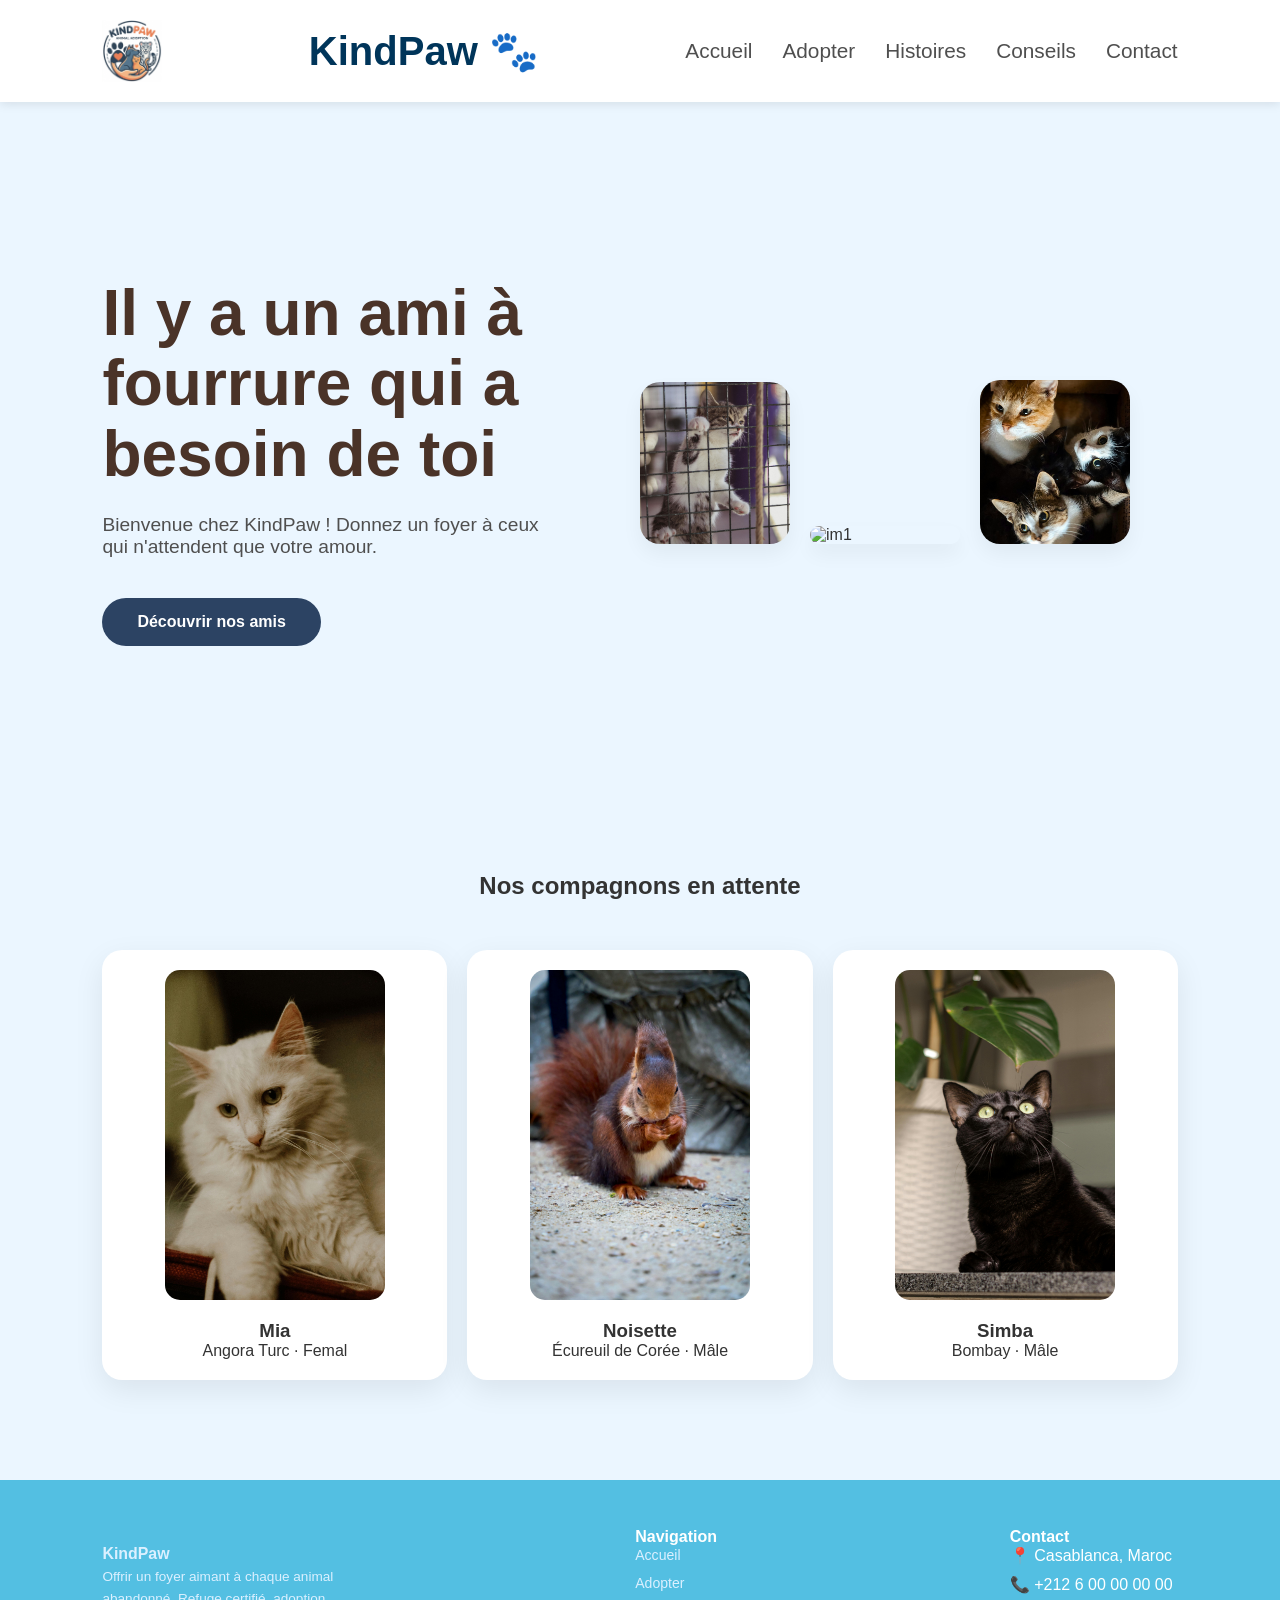
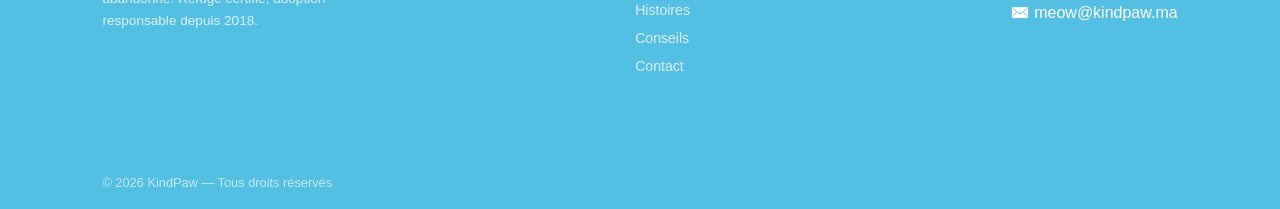
==== index.html @ c0e9c9de "setting The structure of the remaining pages and linking them to css file." ====
<!DOCTYPE html>
<html>
<head>
    <meta charset="UTF-8">
    <title>KindPaw - Adoption d'animaux</title>
    <link rel="stylesheet" href="CSS/style.css">
</head>
<body>

    <header>
        <img src= "logo1.png" alt="logo" >
        <h1 >KindPaw 🐾</h1>
        <nav>
            <ul type="" >
                <li><a href="index.html">Accueil</a></li>
                <li><a href="HTML/adoption.html">Adopter</a></li>
                <li><a href="HTML/success.html">Histoires</a></li>
                <li><a href="HTML/conseils.html">Conseils</a></li>
                <li><a href="HTML/contact.html">Contact</a></li>
            </ul>
        </nav>
    </header>

    <main>
        <!--Bienvenu du Page -->
        <section class="hero">
            <div class="first-text">
                <h2>Il y a un ami à fourrure qui a besoin de toi </h2>
                <p>Bienvenue chez KindPaw ! Donnez un foyer à ceux qui n'attendent que votre amour.</p>
                <a href="adoption.html" class="btn-main">Découvrir nos amis</a>
            </div>
        <!--les images -->
            <div class="images-hero">
                <img src= "HTML/img-hero/i1.jpg" alt="im1" >
                <img src= "HTML/img-hero/i2.jpg" alt="im1" >
                <img src= "HTML/img-hero/i3.jpg" alt="im1" >
            </div>
            
        </section>
        <div class="divider"></div>
        <!--Cartes des annimaux-->
        <section class="Cartes">
            <h2>Nos compagnons en attente</h2>
            <div class="pet-card">
                <img class="pet-image" src= "HTML/pets/pet1.jpg" alt="im1" width="15%">
                <div class="pet-info">
                    <h3 class="pet-name">Mia</h3>
                    <p class="pet-breed">Angora Turc &middot; Femal</p>
                </div>
            </div>
            <div class="pet-card">
                <img class="pet-image" src="HTML/pets/pet2.jpg" alt="Oscar" width="15%">
                <div class="pet-info">
                    <h3 class="pet-name">Noisette</h3>
                    <p class="pet-breed">Écureuil de Corée &middot; Mâle</p>
                </div>
            </div>
            <div class="pet-card">
                <img class="pet-image" src= "HTML/pets/pet3.jpg" alt="im1" width="15%">
                <div class="pet-info">
                    <h3 class="pet-name">Simba</h3>
                    <p class="pet-breed">Bombay &middot; Mâle</p>
                </div>
            </div>
        </section>
    </main>

    <script src="js/script.js"></script>
</body>
<footer>
        <div class="footer-top">
            <div class="footer-brand-desc">
                <p >
                    <h3><b>KindPaw</b></h3>
                    Offrir un foyer aimant à chaque animal abandonné.
                    Refuge certifié, adoption responsable depuis 2018.
                </p>
            </div>
            
            <div class="footer-links-group">
                <h4>Navigation</h4>
                <ul>
                    <li><a href="index.html">Accueil</a></li>
                    <li><a href="adoption.html">Adopter</a></li>
                    <li><a href="success.html">Histoires</a></li>
                    <li><a href="conseils.html">Conseils</a></li>
                    <li><a href="contact.html">Contact</a></li>
                </ul>
            </div>
            <div class="footer-links-group">
                <h4>Contact</h4>
                <ul>
                    <li>📍 Casablanca, Maroc</li>
                    <li>📞 +212 6 00 00 00 00</li>
                    <li>✉️ meow@kindpaw.ma</li>
                </ul>
            </div>
        </div>
        <div class="footer-bottom">
            <p>&copy; 2026 KindPaw — Tous droits réservés</p>
        </div>
</footer>
</html>
---- CSS/style.css ----
/* =============GLOBALE STYLES (HEADER-FOOTER)============= */

/* Paramètres Globaux */
* {
    margin: 0;
    padding: 0;
    box-sizing: border-box;
    font-family: 'Segoe UI', Roboto, sans-serif;
}

body {
    background-color: #ebf6ff; /* Couleur de fond beige clair */
    color: #333333; /* Couleur du texte principale */
}

/*Style de l'En-tête (Navigation) */
header {
    display: flex;
    justify-content: space-between;
    align-items: center;
    padding: 20px 8%;
    background-color: white;
    box-shadow: 0 2px 10px rgba(0,0,0,0.1);
    flex-wrap: wrap;
}
header img {
    width: 60px;
    height: auto;
}
header h1 {
    font-size: 2.5rem;
    color: #00355a;
}

nav ul {
    display: flex;
    list-style: none;
    gap: 30px;
    flex-wrap: wrap;
}

nav ul li a {
    text-decoration: none;
    color: #4F4F4F;
    font-weight: 500;
    font-size: 1.3rem
}
header nav ul li a:hover {
    color: #00567e;}



/* Pied de Page (Footer) */
footer {
    background: #53bfe2;
    color: white;
    margin-top: 50px;
    display: block;
    
}

.footer-top {
    display: flex;
    justify-content: space-between;
    align-items: flex-start;
    flex-wrap: wrap;
    gap: 40px;
    margin-bottom: 40px;
    padding: 3rem 8% 2rem;

}
.footer-brand-desc {
    font-size: 0.85rem;
    color: #dbf0ff;
    margin-top: 0.8rem;
    line-height: 1.6;
    max-width: 240px;
}

footer ul {
    list-style: none;
    flex-direction: row;

}

footer ul li {
    margin-bottom: 0.6rem;
}

footer a {
    color: #dbf0ff;
    text-decoration: none;
    font-size: 0.88rem;
    transition: color 0.2s;
}

footer a:hover {
    color: white;
}
.footer-bottom {
    display: flex;
    justify-content: space-between;
    align-items: center;
    padding: 1.2rem 8%;
    font-size: 0.8rem;
    color: rgba(255, 255, 255, 0.65);
    flex-wrap: wrap;
    gap: 0.5rem;
}


/* =============HOME PAGE STYLES (hero-cardes)============= */
/* Section Hero (Mise en page Flexbox) */
.hero {
    display: flex;
    align-items: center;
    justify-content: space-between;
    padding: 80px 8%;
    min-height: 80vh;
    flex-wrap: wrap;
}

.first-text {
     flex: 1 1 300px;
}

.first-text h2 {
    font-size: 4rem;
    line-height: 1.1;
    margin-bottom: 25px;
    color: #4a3328;
}

.first-text p {
    font-size: 1.2rem;
    margin-bottom: 40px;
    color: #4F4F4F;
    max-width: 450px;
}

/* Style du Bouton d'Action */
.btn-main {
    background-color: #2c4363;
    color: white;
    padding: 15px 35px;
    border-radius: 50px;
    text-decoration: none;
    font-weight: bold;
    display: inline-block;
}
.btn-main:hover {
    background: rgb(51, 88, 136);
    
}

/* 4. Section des Images Hero (Alignement à droite) */
.images-hero {
    flex: 1 1 300px;
    display: flex;
    flex-direction: row;
    align-items: flex-end; /* Aligne les images vers la droite */
    gap: 20px;
}

.images-hero img {
    width: 100%;
    max-width: 150px;
    height: auto;
    border-radius: 20px;
    box-shadow: 0 10px 20px rgba(0,0,0,0.05);
    transition: 0.3s ease-in-out;
}

.images-hero img:hover {
    transform: translateX(-10px); /* Effet de mouvement au survol */
}

/*Cartes des Animaux (Section Adoption) */
.Cartes {
    padding: 50px 8%;
    display: flex;
    flex-direction: row;
    gap: 20px;
    justify-content: center;
    flex-wrap: wrap; /* Permet aux cartes de passer à la ligne suivante */
}
.Cartes h2 {
    width: 100%; 
    text-align: center; 
    margin-bottom: 30px;
}
.pet-card {
    background: white;
    display: flex;
    flex-direction: column;
    align-items: center;
    padding: 20px;
    border-radius: 20px;
    gap: 20px;
    width: auto;
    max-width: 400px;
    flex: 1 1 250px;
    box-shadow: 0 10px 30px rgba(0,0,0,0.08);
    transition: 0.3s;
    text-align: center;

}

.pet-image {
    border-radius: 15px;
    width: 100%;
    max-width: 220px;
}
.pet-card:hover {
    transform: translateY(-10px); /* Petit effet de lévitation au survol */
    background: rgb(186, 216, 255);
    
}
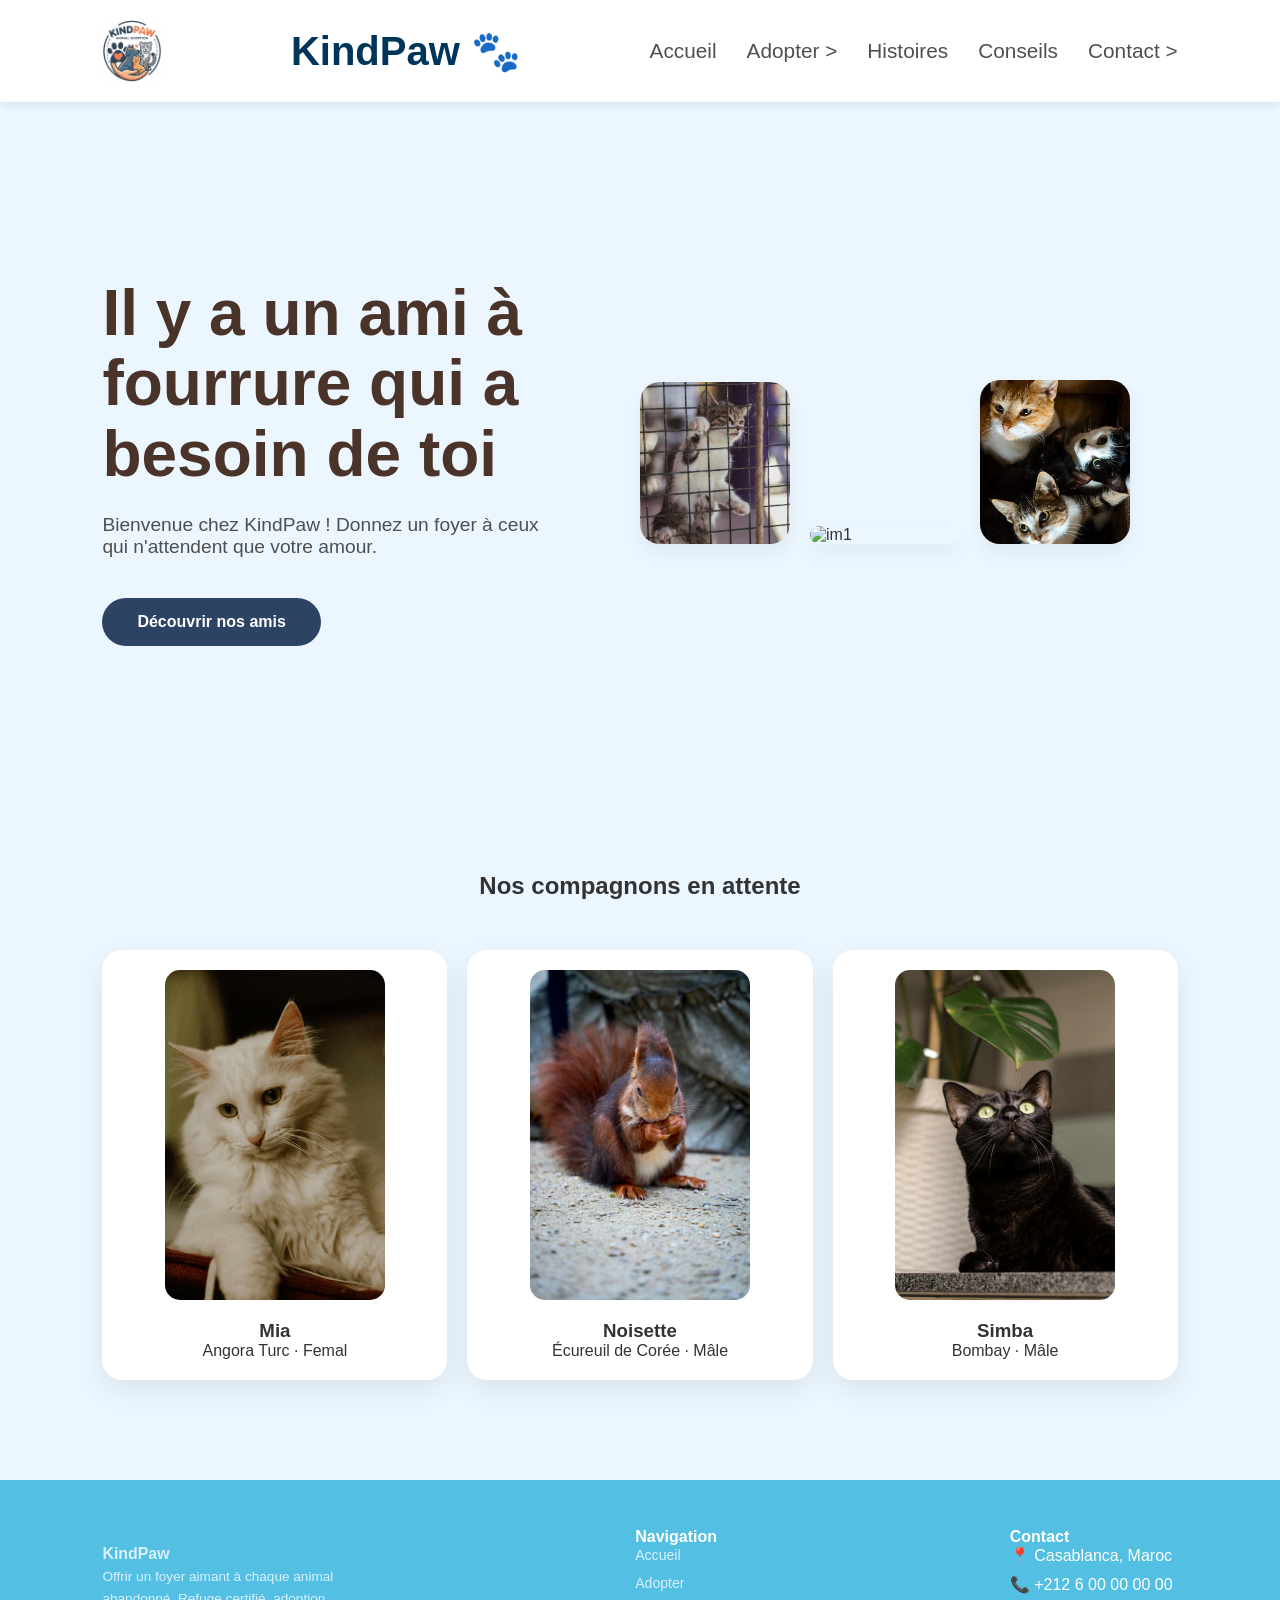
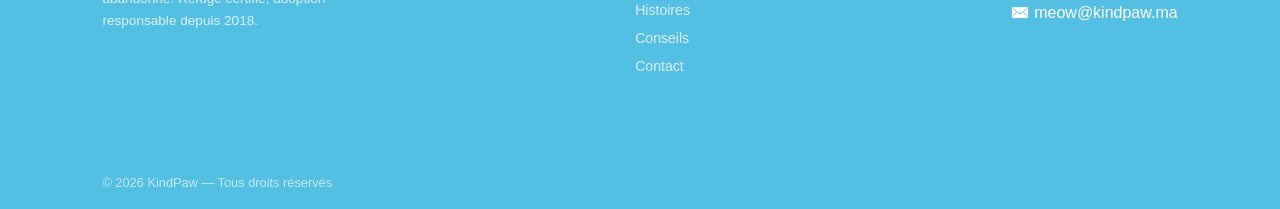
==== commit 7c37f21a: "add one folder with 2 fils. edit header to contain more pages ." ====
--- a/index.html
+++ b/index.html
@@ -3,6 +3,7 @@
 <head>
     <meta charset="UTF-8">
     <title>KindPaw - Adoption d'animaux</title>
+    <meta name="viewport" content="width=device-width, initial-scale=1.0">
     <link rel="stylesheet" href="CSS/style.css">
 </head>
 <body>
@@ -12,11 +13,31 @@
         <h1 >KindPaw 🐾</h1>
         <nav>
             <ul type="" >
-                <li><a href="index.html">Accueil</a></li>
-                <li><a href="HTML/adoption.html">Adopter</a></li>
-                <li><a href="HTML/success.html">Histoires</a></li>
-                <li><a href="HTML/conseils.html">Conseils</a></li>
-                <li><a href="HTML/contact.html">Contact</a></li>
+                <li class="dropdown">
+                    <a href="index.html">Accueil</a>
+                </li>
+                <li class="dropdown">
+                    <a href="HTML/adoption.html">Adopter ></a>
+                    <ul class="dropdown-content">
+                        <li><a href="index.html">chat</a></li>
+                        <li><a href="index.html">lappin</a></li>
+                        <li><a href="index.html">tiger</a></li>
+                        <li><a href="index.html">torture</a></li>
+                    </ul>
+                </li>
+                <li class="dropdown">
+                    <a href="HTML/success.html">Histoires</a>
+                </li>
+                <li class="dropdown">
+                    <a href="HTML/conseils.html">Conseils</a>
+                </li>
+                <li class="dropdown">
+                    <a href="HTML/contact.html">Contact ></a>
+                    <ul class="dropdown-content">
+                        <li><a href="faq.html">FAQ</a></li>
+                        <li><a href="support.html">Support</a></li>
+                    </ul>
+                </li>
             </ul>
         </nav>
     </header>
--- a/CSS/style.css
+++ b/CSS/style.css
@@ -9,10 +9,15 @@
 }
 
 body {
+    display: flex;
+    flex-direction: column;
+    min-height: 100vh;
+    margin: 0;
     background-color: #ebf6ff; /* Couleur de fond beige clair */
     color: #333333; /* Couleur du texte principale */
 }
-
+main {
+    flex: 1;}
 /*Style de l'En-tête (Navigation) */
 header {
     display: flex;
@@ -49,14 +54,38 @@
     color: #00567e;}
 
 
-
+.dropdown {
+    position: relative;
+    display: inline-block;
+}
+.dropdown-content {
+    display: none; 
+    position: absolute;
+    background-color: #ffffff;
+    min-width: 200px;
+    box-shadow: 0px 8px 16px rgba(0,0,0,0.1);
+    z-index: 100;
+    border-radius: 8px;
+    list-style: none;
+    top: 100%;
+    left: 0;
+    padding: 15px;
+}
+.dropdown-content li a:hover {
+    background-color: #f8fbfd;
+    color: #91d1ff;
+}
+.dropdown:hover .dropdown-content {
+    display: block;
+}
 /* Pied de Page (Footer) */
 footer {
     background: #53bfe2;
     color: white;
     margin-top: 50px;
     display: block;
-    
+    position: relative;
+    margin-bottom: 0;
 }
 
 .footer-top {
@@ -109,7 +138,7 @@
 }
 
 
-/* =============HOME PAGE STYLES (hero-cardes)============= */
+/* =============HOME PAGE STYLES============= */
 /* Section Hero (Mise en page Flexbox) */
 .hero {
     display: flex;
@@ -217,3 +246,297 @@
     
 }
 
+
+.btn-adopt {
+    display: inline-block;
+    padding: 10px 20px;
+    background-color: #2c4363; 
+    color: #ffffff;
+    text-decoration: none;
+    border-radius: 25px; 
+    font-weight: bold;
+    margin-top: 15px;
+    transition: 0.3s ease;
+    border: none;
+}
+
+.btn-adopt:hover {
+    background-color: rgb(51, 88, 136); 
+    transform: scale(1.05); 
+}
+/* =============ADOPTION PAGE STYLES (hero-cardes)============= */
+/* --- Style de la section Introduction --- */
+.adoption-intro {
+    background-color: #f8fbfd;
+    padding: 60px 20px;
+    text-align: justify;
+    border-bottom: 2px solid #eef2f5;
+    
+    
+}
+
+.intro-content h1 {
+    color: #2c4363;
+    font-size: 2.5rem;
+    margin-bottom: 20px;
+    text-align: center;
+}
+
+.intro-content p {
+    color: #555;
+    max-width: 700px;
+    margin: 0 auto 30px auto;
+    font-size: 1.1rem;
+    line-height: 1.6;
+    justify-content:justify;
+}
+
+/* --- Style des boutons de filtrage --- */
+.filter-container {
+    display: flex;
+    justify-content: center;
+    gap: 15px;
+    margin-top: 20px;
+}
+
+.filter-btn {
+    padding: 10px 25px;
+    border: 2px solid #2c4363;
+    background: transparent;
+    color: #2c4363;
+    border-radius: 20px;
+    cursor: pointer;
+    font-weight: bold;
+    transition: all 0.3s ease;
+}
+
+/* État au survol et bouton actif */
+.filter-btn:hover, .filter-btn.active {
+    background-color: #2c4363;
+    color: white;
+}
+
+/* --- Grille des cartes (Layout) --- */
+/* .adoption-gallery {
+    display: grid;
+    grid-template-columns: repeat(auto-fit, minmax(280px, 1fr));
+    gap: 30px;
+    padding: 50px 10%;
+} */
+                        /*form*/
+.adopt-form {
+    max-width: 600px;
+    margin: 40px auto;
+    padding: 20px;
+    background-color: #dbefff;
+    border-radius: 10px;
+    box-shadow: 0 10px 8px rgba(0,0,0,0.1);
+    font-family: Arial, sans-serif;
+}
+.adopt-form h2, .adopt-form p   {
+    text-align: center;
+    width: 100%;
+
+}
+fieldset {
+    border: 2px solid #e6eaff;
+    border-radius: 8px;
+    padding: 20px;
+}
+label {
+    display: block;
+    margin-bottom: 8px;
+    font-weight: 600;
+    color: #555;
+}
+.cas {
+    width: 100%;
+    padding: 10px;
+    margin-bottom: 20px;
+    border: 1px solid #ccc;
+    border-radius: 5px;
+    box-sizing: border-box;
+    font-size: 14px;
+}
+.cas:focus{
+    border-color: #4CAF50;
+    box-shadow: 0 0 10px rgba(76, 175, 80, 0.5);
+    outline: none;
+    transition: 0.3s;
+}
+#newsletter {
+    width: auto;
+    margin-right: 10px;
+    margin-bottom: 0;
+}
+
+.adopt-form label[for="newsletter"] {
+    display: inline-block;
+    vertical-align: middle;
+}
+button[type="submit"] {
+    background-color: #001e5b;
+    color: white;
+    padding: 12px 20px;
+    border: none;
+    border-radius: 5px;
+    cursor: pointer;
+    font-size: 16px;
+    width: 100%;
+    transition: background 0.3s ease;
+}
+
+button[type="submit"]:hover {
+    background-color: #8ba6ff;
+}
+/* =============STORIES PAGE STYLES ============= */
+/* Activation du défilement fluide pour la navigation interne */
+html {
+    scroll-behavior: smooth;
+}
+
+.main-storyPage {
+    max-width: 850px; /* Largeur optimale pour le confort de lecture */
+    margin: 40px auto;
+    padding: 20px;
+    font-family: 'Helvetica Neue', Arial, sans-serif;
+    color: #444;
+}
+
+/* --- Sommaire de navigation (Table des matières) --- */
+.main-storyPage ul {
+    background-color: #f0f7ff;
+    padding: 25px 50px;
+    border-radius: 15px;
+    list-style-type: none; /* Design moderne sans puces classiques */
+    margin-bottom: 60px;
+    box-shadow: inset 5px 0 0 #2c4363; /* Bordure décorative aux couleurs de KindPaw */
+}
+
+.main-storyPage ul li {
+    margin-bottom: 12px;
+}
+
+.main-storyPage ul li a {
+    text-decoration: none;
+    color: #2c4363;
+    font-weight: 600;
+    font-size: 1.1rem;
+    transition: all 0.3s ease;
+}
+
+.main-storyPage ul li a:hover {
+    color: #f2994a; /* Changement de couleur au survol */
+    padding-left: 10px; /* Petit effet de mouvement */
+}
+
+/* --- Mise en page des sections d'articles --- */
+.main-storyPage section {
+    margin-bottom: 100px; /* Grand espace pour isoler chaque récit */
+    text-align: center;
+}
+
+.main-storyPage h3 {
+    color: #2c4363;
+    font-size: 2.2rem;
+    margin-bottom: 25px;
+    text-align: left;
+}
+
+/* --- Style des images de récits --- */
+.main-storyPage section img {
+    width: 100%; /* L'image occupe toute la largeur disponible */
+    height: 450px; /* Hauteur fixe pour l'uniformité visuelle */
+    object-fit: cover; /* Recadrage intelligent sans déformation */
+    border-radius: 12px;
+    margin-bottom: 30px;
+    box-shadow: 0 10px 20px rgba(0,0,0,0.1); /* Ombre portée pour donner du relief */
+}
+
+.main-storyPage p {
+    font-size: 1.2rem;
+    line-height: 1.9;
+    color: #555;
+    text-align: justify; /* Justification du texte pour un aspect éditorial */
+    margin-bottom: 30px;
+}
+
+/* --- Lien de retour vers le haut de page --- */
+.main-storyPage a[href="#top"] {
+    display: inline-block;
+    margin-top: 10px;
+    color: #2c4363;
+    text-decoration: none;
+    font-weight: bold;
+    font-size: 0.9rem;
+    padding: 8px 20px;
+    border: 2px solid #2c4363;
+    border-radius: 25px;
+    transition: 0.3s;
+}
+
+.main-storyPage a[href="#top"]:hover {
+    background-color: #2c4363;
+    color: #fff;
+}
+
+
+/* =============TIPS PAGE STYLES ============= */
+
+.tips-page {
+    padding: 60px 10%;
+    background-color: #ebf6ff;
+}
+
+.tips-hero {
+    text-align: center;
+    margin-bottom: 50px;
+}
+
+.tips-hero h1 {
+    color: #2c4363;
+    font-size: 2.5rem;
+}
+
+
+.tips-container {
+    display: grid;
+    grid-template-columns: repeat(auto-fit, minmax(250px, 1fr));
+    gap: 30px;
+}
+
+.tip-box {
+    background: white;
+    padding: 40px 30px;
+    border-radius: 20px;
+    text-align: center;
+    box-shadow: 0 10px 30px rgba(0,0,0,0.05);
+    transition: transform 0.3s ease, border-top 0.3s ease;
+    border-top: 5px solid transparent;
+}
+
+.tip-box:hover {
+    transform: translateY(-10px);
+    border-top: 5px solid #53e8ff;
+    background-color:rgb(246, 253, 255) ;
+}
+
+.tip-icon {
+    font-size: 3rem;
+    margin-bottom: 20px;
+}
+
+.tip-box h3 {
+    color: #2c4363;
+    margin-bottom: 15px;
+    font-size: 1.4rem;
+}
+
+.tip-box p {
+    color: #666;
+    line-height: 1.6;
+    font-size: 1rem;
+}
+.tips-a{
+    text-decoration: none;
+}
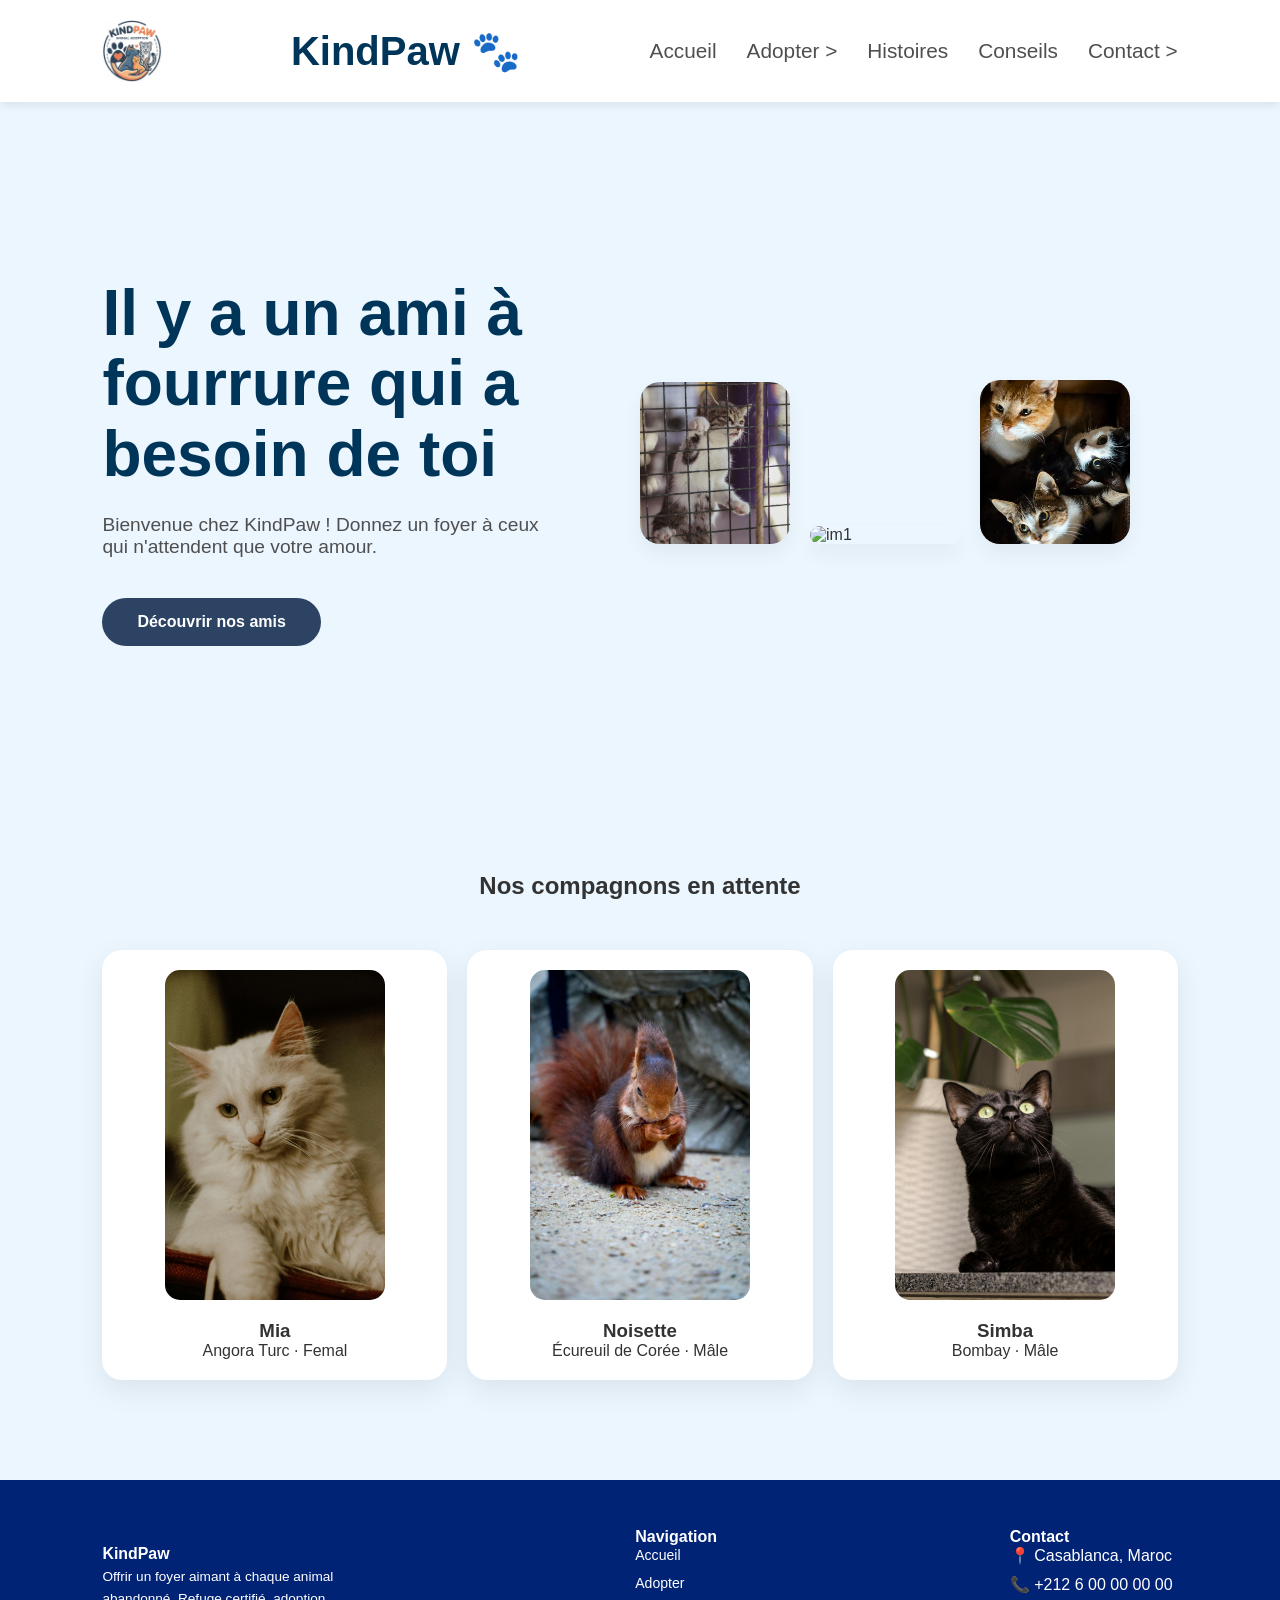
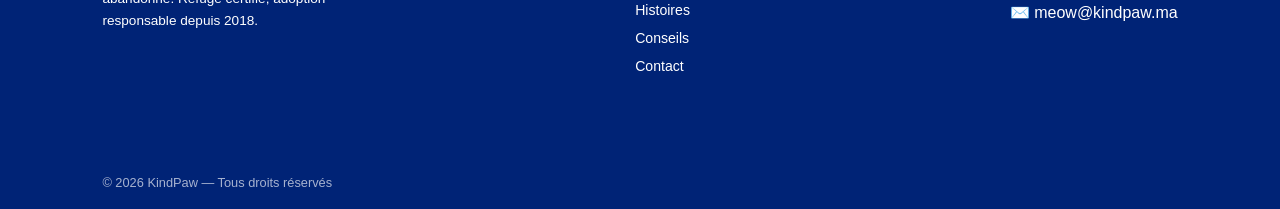
==== commit 2a112d14: "Modify the header links section to match the rest of the device (The rest of the links in the group " ====
--- a/index.html
+++ b/index.html
@@ -11,14 +11,22 @@
     <header>
         <img src= "logo1.png" alt="logo" >
         <h1 >KindPaw 🐾</h1>
-        <nav>
+        
+        <div class="menu-toggle" id="mobile-menu">   <!--menu button -->
+            <span class="bar"></span>
+            <span class="bar"></span>
+            <span class="bar"></span>
+        </div>
+        
+        <nav id="nav-links">
             <ul type="" >
                 <li class="dropdown">
                     <a href="index.html">Accueil</a>
                 </li>
                 <li class="dropdown">
-                    <a href="HTML/adoption.html">Adopter ></a>
+                    <a href="#">Adopter ></a>
                     <ul class="dropdown-content">
+                        <li><a href="HTML/adoption.html">Adopter</a></li>
                         <li><a href="index.html">chat</a></li>
                         <li><a href="index.html">lappin</a></li>
                         <li><a href="index.html">tiger</a></li>
@@ -32,10 +40,11 @@
                     <a href="HTML/conseils.html">Conseils</a>
                 </li>
                 <li class="dropdown">
-                    <a href="HTML/contact.html">Contact ></a>
+                    <a href="#">Contact ></a>
                     <ul class="dropdown-content">
-                        <li><a href="faq.html">FAQ</a></li>
-                        <li><a href="support.html">Support</a></li>
+                        <li><a href="HTML/contact.html">Contact</a></li>
+                        <li><a href="HTML/inerPages/faq.html">FAQ</a></li>
+                        <li><a href="HTML/inerPages/support.html">Signaler un animal</a></li>
                     </ul>
                 </li>
             </ul>
@@ -63,21 +72,21 @@
         <section class="Cartes">
             <h2>Nos compagnons en attente</h2>
             <div class="pet-card">
-                <img class="pet-image" src= "HTML/pets/pet1.jpg" alt="im1" width="15%">
+                <img class="pet-image" src= "HTML/pets/pet1.jpg" alt="im1"  >
                 <div class="pet-info">
                     <h3 class="pet-name">Mia</h3>
                     <p class="pet-breed">Angora Turc &middot; Femal</p>
                 </div>
             </div>
             <div class="pet-card">
-                <img class="pet-image" src="HTML/pets/pet2.jpg" alt="Oscar" width="15%">
+                <img class="pet-image" src="HTML/pets/pet2.jpg" alt="im2" >
                 <div class="pet-info">
                     <h3 class="pet-name">Noisette</h3>
                     <p class="pet-breed">Écureuil de Corée &middot; Mâle</p>
                 </div>
             </div>
             <div class="pet-card">
-                <img class="pet-image" src= "HTML/pets/pet3.jpg" alt="im1" width="15%">
+                <img class="pet-image" src= "HTML/pets/pet3.jpg" alt="im3"  >
                 <div class="pet-info">
                     <h3 class="pet-name">Simba</h3>
                     <p class="pet-breed">Bombay &middot; Mâle</p>
@@ -86,7 +95,7 @@
         </section>
     </main>
 
-    <script src="js/script.js"></script>
+    <script src="JS/menu.js"></script>
 </body>
 <footer>
         <div class="footer-top">
--- a/CSS/style.css
+++ b/CSS/style.css
@@ -61,7 +61,7 @@
 .dropdown-content {
     display: none; 
     position: absolute;
-    background-color: #ffffff;
+    background-color: white;
     min-width: 200px;
     box-shadow: 0px 8px 16px rgba(0,0,0,0.1);
     z-index: 100;
@@ -72,15 +72,78 @@
     padding: 15px;
 }
 .dropdown-content li a:hover {
-    background-color: #f8fbfd;
     color: #91d1ff;
 }
 .dropdown:hover .dropdown-content {
     display: block;
 }
+
+/*menu button*/
+.menu-toggle {
+    display: none;
+    flex-direction: column;
+    cursor: pointer;
+    gap: 5px;
+}
+
+.menu-toggle .bar {
+    width: 25px;
+    height: 3px;
+    background-color: #00355a; 
+    border-radius: 5px;
+}
+@media screen and (max-width: 768px) {
+    header {
+        padding: 15px 5%;
+    }
+
+    .menu-toggle {
+        display: flex; /* button visible  */
+    }
+
+    /* nav {
+        display: none; /* masque menu */
+        /* width: 100%;} */ 
+
+    nav {
+        display: none; 
+        flex-direction: column;
+        width: 100%;
+        position: absolute;
+        top: 150px;  
+        left: 0;
+        background-color: white;
+        z-index: 1000;
+    }
+
+    nav.active {
+        display: flex !important; /* liens apparaitre lorsque on click */
+    }
+
+    nav ul {
+        flex-direction: column; /* liens une sur l'autre */
+        align-items: center;
+        gap: 15px;
+        padding: 20px 0;
+        background-color: white;
+        width: 100%;
+        position: absolute;
+        top: 80px; 
+        left: 0;
+        box-shadow: 0 5px 10px rgba(0,0,0,0.05);
+    }
+
+    /* pour ne depasse pas les cotés */
+    .dropdown-content {
+        position: static; 
+        box-shadow: none;
+        text-align: center;
+        background-color: transparent;
+    }
+}
 /* Pied de Page (Footer) */
 footer {
-    background: #53bfe2;
+    background: #002376;
     color: white;
     margin-top: 50px;
     display: block;
@@ -100,7 +163,7 @@
 }
 .footer-brand-desc {
     font-size: 0.85rem;
-    color: #dbf0ff;
+    color: white;
     margin-top: 0.8rem;
     line-height: 1.6;
     max-width: 240px;
@@ -117,14 +180,14 @@
 }
 
 footer a {
-    color: #dbf0ff;
+    color: white;
     text-decoration: none;
     font-size: 0.88rem;
     transition: color 0.2s;
 }
 
 footer a:hover {
-    color: white;
+    color: #53bfe2;
 }
 .footer-bottom {
     display: flex;
@@ -157,7 +220,7 @@
     font-size: 4rem;
     line-height: 1.1;
     margin-bottom: 25px;
-    color: #4a3328;
+    color: #00355a;
 }
 
 .first-text p {
@@ -178,7 +241,8 @@
     display: inline-block;
 }
 .btn-main:hover {
-    background: rgb(51, 88, 136);
+    background: #53bfe2;
+    border-color:  #2c4363 ;
     
 }
 
@@ -242,7 +306,7 @@
 }
 .pet-card:hover {
     transform: translateY(-10px); /* Petit effet de lévitation au survol */
-    background: rgb(186, 216, 255);
+    background: #bad8ff;
     
 }
 
@@ -261,8 +325,41 @@
 }
 
 .btn-adopt:hover {
-    background-color: rgb(51, 88, 136); 
+    background-color: #335888; 
     transform: scale(1.05); 
+}
+@media (max-width: 768px) {
+    header {
+        flex-direction: column;
+        align-items: center;
+        gap: 10px;
+    }
+    nav ul {
+        flex-direction: column;
+        align-items: center;
+        gap: 15px;
+    }
+
+    .first-text h2 {
+        font-size: 2rem;
+    }
+    .first-text p {
+        font-size: 1rem;
+    }
+
+    .images-hero {
+        justify-content: center;
+    }
+
+    .images-hero img {
+        max-width: 100px;
+    }
+    
+    .footer-top {
+        flex-direction: column;
+        align-items: center;
+        text-align: center;
+    }
 }
 /* =============ADOPTION PAGE STYLES (hero-cardes)============= */
 /* --- Style de la section Introduction --- */
@@ -283,12 +380,12 @@
 }
 
 .intro-content p {
-    color: #555;
+    color: #4F4F4F;
     max-width: 700px;
     margin: 0 auto 30px auto;
     font-size: 1.1rem;
     line-height: 1.6;
-    justify-content:justify;
+    text-align: justify;
 }
 
 /* --- Style des boutons de filtrage --- */
@@ -315,20 +412,12 @@
     background-color: #2c4363;
     color: white;
 }
-
-/* --- Grille des cartes (Layout) --- */
-/* .adoption-gallery {
-    display: grid;
-    grid-template-columns: repeat(auto-fit, minmax(280px, 1fr));
-    gap: 30px;
-    padding: 50px 10%;
-} */
-                        /*form*/
+                  /*form*/
 .adopt-form {
     max-width: 600px;
     margin: 40px auto;
     padding: 20px;
-    background-color: #dbefff;
+    background-color: white;
     border-radius: 10px;
     box-shadow: 0 10px 8px rgba(0,0,0,0.1);
     font-family: Arial, sans-serif;
@@ -336,6 +425,7 @@
 .adopt-form h2, .adopt-form p   {
     text-align: center;
     width: 100%;
+    padding-bottom: 8px;
 
 }
 fieldset {
@@ -375,7 +465,7 @@
     vertical-align: middle;
 }
 button[type="submit"] {
-    background-color: #001e5b;
+    background-color: #2c4363;
     color: white;
     padding: 12px 20px;
     border: none;
@@ -387,7 +477,29 @@
 }
 
 button[type="submit"]:hover {
-    background-color: #8ba6ff;
+    background-color: #53bfe2;
+}
+
+@media (max-width: 768px) {
+    .filter-container {
+        flex-wrap: wrap;
+        gap: 10px;
+    }
+
+    .filter-btn {
+        flex: 1 1 40%;
+        text-align: center;
+    }
+
+    .adopt-form {
+        margin: 20px;
+        padding: 15px;
+    }
+
+    .pet-card {
+        flex: 1 1 100%;
+        max-width: 100%;
+    }
 }
 /* =============STORIES PAGE STYLES ============= */
 /* Activation du défilement fluide pour la navigation interne */
@@ -426,19 +538,19 @@
 }
 
 .main-storyPage ul li a:hover {
-    color: #f2994a; /* Changement de couleur au survol */
+    color: #91d1ff; /* Changement de couleur au survol */
     padding-left: 10px; /* Petit effet de mouvement */
 }
 
 /* --- Mise en page des sections d'articles --- */
 .main-storyPage section {
-    margin-bottom: 100px; /* Grand espace pour isoler chaque récit */
+    margin-bottom: 60px; /* Grand espace pour isoler chaque récit */
     text-align: center;
 }
 
 .main-storyPage h3 {
     color: #2c4363;
-    font-size: 2.2rem;
+    font-size: clamp(1.5rem, 4vw, 2.2rem);
     margin-bottom: 25px;
     text-align: left;
 }
@@ -446,7 +558,7 @@
 /* --- Style des images de récits --- */
 .main-storyPage section img {
     width: 100%; /* L'image occupe toute la largeur disponible */
-    height: 450px; /* Hauteur fixe pour l'uniformité visuelle */
+    aspect-ratio: 16 / 9;
     object-fit: cover; /* Recadrage intelligent sans déformation */
     border-radius: 12px;
     margin-bottom: 30px;
@@ -479,8 +591,20 @@
     background-color: #2c4363;
     color: #fff;
 }
-
-
+@media (max-width: 768px) {
+    .main-storyPage ul {
+        padding: 20px;
+    }
+}
+@media (max-width: 768px) {
+    .main-storyPage {
+        padding: 15px;
+    }
+
+    .main-storyPage p {
+        font-size: 1rem;
+    }
+}
 /* =============TIPS PAGE STYLES ============= */
 
 .tips-page {
@@ -495,7 +619,7 @@
 
 .tips-hero h1 {
     color: #2c4363;
-    font-size: 2.5rem;
+    font-size: clamp(1.8rem, 5vw, 2.5rem);
 }
 
 
@@ -520,7 +644,13 @@
     border-top: 5px solid #53e8ff;
     background-color:rgb(246, 253, 255) ;
 }
-
+.tip-box:active {
+    transform: scale(0.97);
+}
+
+.tip-box:focus {
+    outline: 2px solid #53e8ff;
+}
 .tip-icon {
     font-size: 3rem;
     margin-bottom: 20px;
@@ -540,3 +670,220 @@
 .tips-a{
     text-decoration: none;
 }
+
+@media (max-width: 768px) {
+    .tips-page {
+        padding: 40px 5%;
+    }
+
+    .tip-box {
+        padding: 25px 20px;
+    }
+}
+/* =============CONTACT STYLES ============= */
+.contact-section {
+    padding: 80px 10%;
+    background-color: #ebf6ff;
+}
+
+.contact-container {
+    display: flex;
+    gap: 50px;
+    align-items: flex-start;
+}
+
+/* à gauche*/
+.contact-info {
+    flex: 1; 
+}
+
+.sub-title {
+    color: #888;
+    font-size: 0.8rem;
+    letter-spacing: 2px;
+    font-weight: bold;
+}
+
+.main-title {
+    color: #002878; 
+    font-size: 3rem;
+    margin: 10px 0 30px;
+}
+
+.description {
+    color: #555;
+    line-height: 1.6;
+    margin-bottom: 40px;
+}
+
+
+.info-grid {
+    display: grid;
+    grid-template-columns: 1fr 1fr;
+    gap: 30px;
+    margin-bottom: 30px;
+}
+
+.info-item h4, .address-section h4 {
+    color: #888;
+    font-size: 0.75rem;
+    margin-bottom: 5px;
+    letter-spacing: 1px;
+}
+
+.info-item p, .address-section p {
+    color: #1c00ba;
+    font-weight: 500;
+}
+
+/*à droit*/
+.contact-map {
+    flex: 1;
+    height: 450px;
+}
+
+/* Responsive: */
+@media (max-width: 992px) {
+    .contact-container {
+        flex-direction: column;
+    }
+    .contact-map {
+        width: 100%;
+    }
+}
+/* =============FAQ STYLE ============= */
+/* ── FAQ Wrapper ── */
+.faq-wrapper {
+  display: flex;
+  gap: 4rem;
+  padding: 3.5rem 3rem;
+  max-width: 1100px;
+  margin: 0 auto;
+  align-items: flex-start;
+}
+
+/* ── Colonne gauche ── */
+.faq-left {
+  flex: 0 0 340px;
+}
+
+.faq-left h2 {
+  font-family: Georgia, serif;
+  font-size: 2.1rem;
+  font-weight: 700;
+  color: #1a1a1a;
+  line-height: 1.2;
+  margin-bottom: 1rem;
+}
+
+.faq-left p {
+  font-family: Arial, sans-serif;
+  font-size: 0.92rem;
+  color: #555;
+  line-height: 1.65;
+}
+
+.faq-left a {
+  color: #001b7e;
+  text-decoration: none;
+}
+
+.faq-left a:hover {
+  text-decoration: underline;
+}
+
+/* ── Colonne droite ── */
+.faq-right {
+  flex: 1;
+  border: 1px solid #ddd;
+}
+
+/* ── Item ── */
+.faq-item {
+  border-bottom: 1px solid #ddd;
+}
+
+.faq-q:hover {
+  background-color: #f8fbff;
+}
+
+.faq-item:last-child {
+  border-bottom: none;
+}
+
+.faq-q {
+  display: flex;
+  align-items: center;
+  gap: 0.75rem;
+  padding: 1.1rem 1.3rem;
+  cursor: pointer;
+  user-select: none;
+}
+ 
+.faq-plus {
+  color: #0009b1;
+  font-size: 1.2rem;
+  font-weight: 700;
+  line-height: 1;
+  flex-shrink: 0;
+  transition: transform 0.25s;
+}
+
+.faq-item.open .faq-plus {
+  transform: rotate(45deg);
+}
+
+.faq-q .label {
+  font-family: Arial, sans-serif;
+  font-size: 0.95rem;
+  font-weight: 700;
+  color: #0009b1;
+}
+
+.faq-a {
+  max-height: 0;
+  overflow: hidden;
+  transition: max-height 0.35s ease;
+}
+
+
+.faq-item.open .faq-a {
+  max-height: 400px;
+}
+
+.faq-a-inner {
+  padding: 0.2rem 1.3rem 1.2rem 2.8rem;
+  font-family: Arial, sans-serif;
+  font-size: 0.88rem;
+  color: #444;
+  line-height: 1.7;
+  border-top: 1px solid #ddd;
+}
+
+/* ── Responsive ── */
+@media (max-width: 680px) {
+  .faq-wrapper {
+    flex-direction: column;
+    gap: 2rem;
+    padding: 2rem 1.2rem;
+  }
+
+  .faq-left {
+    flex: unset;
+  }
+}
+/* =============SUPPORT STYLE ============= */
+/*formulaire est déja pret, on ajout l'input de l'image*/
+input[type="file"] {
+    background: #fdfdfd;
+    border: 2px dashed #4a71f2;
+    padding: 20px;
+    border-radius: 10px;
+    cursor: pointer;
+    width: 100%;
+    margin-bottom: 14px;
+}
+
+input[type="file"]:hover {
+    background: #fff5ed;
+}
